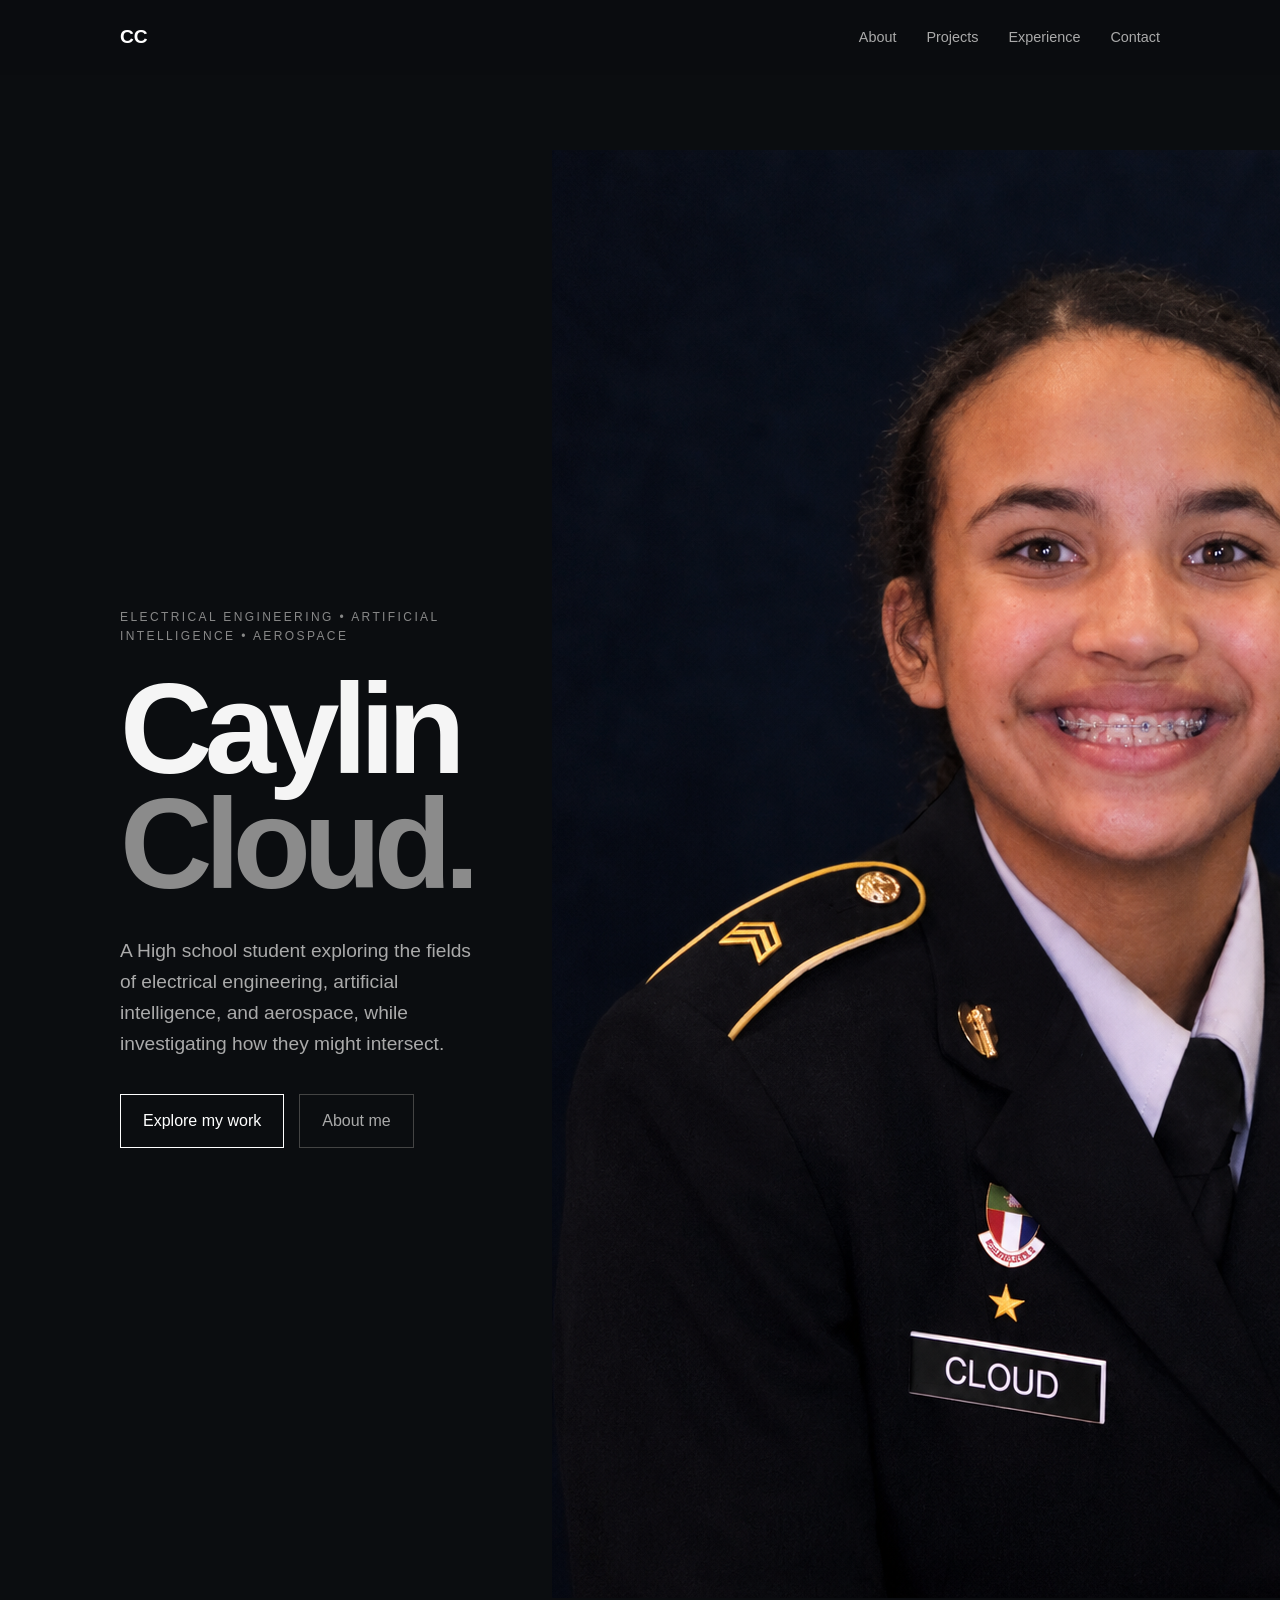
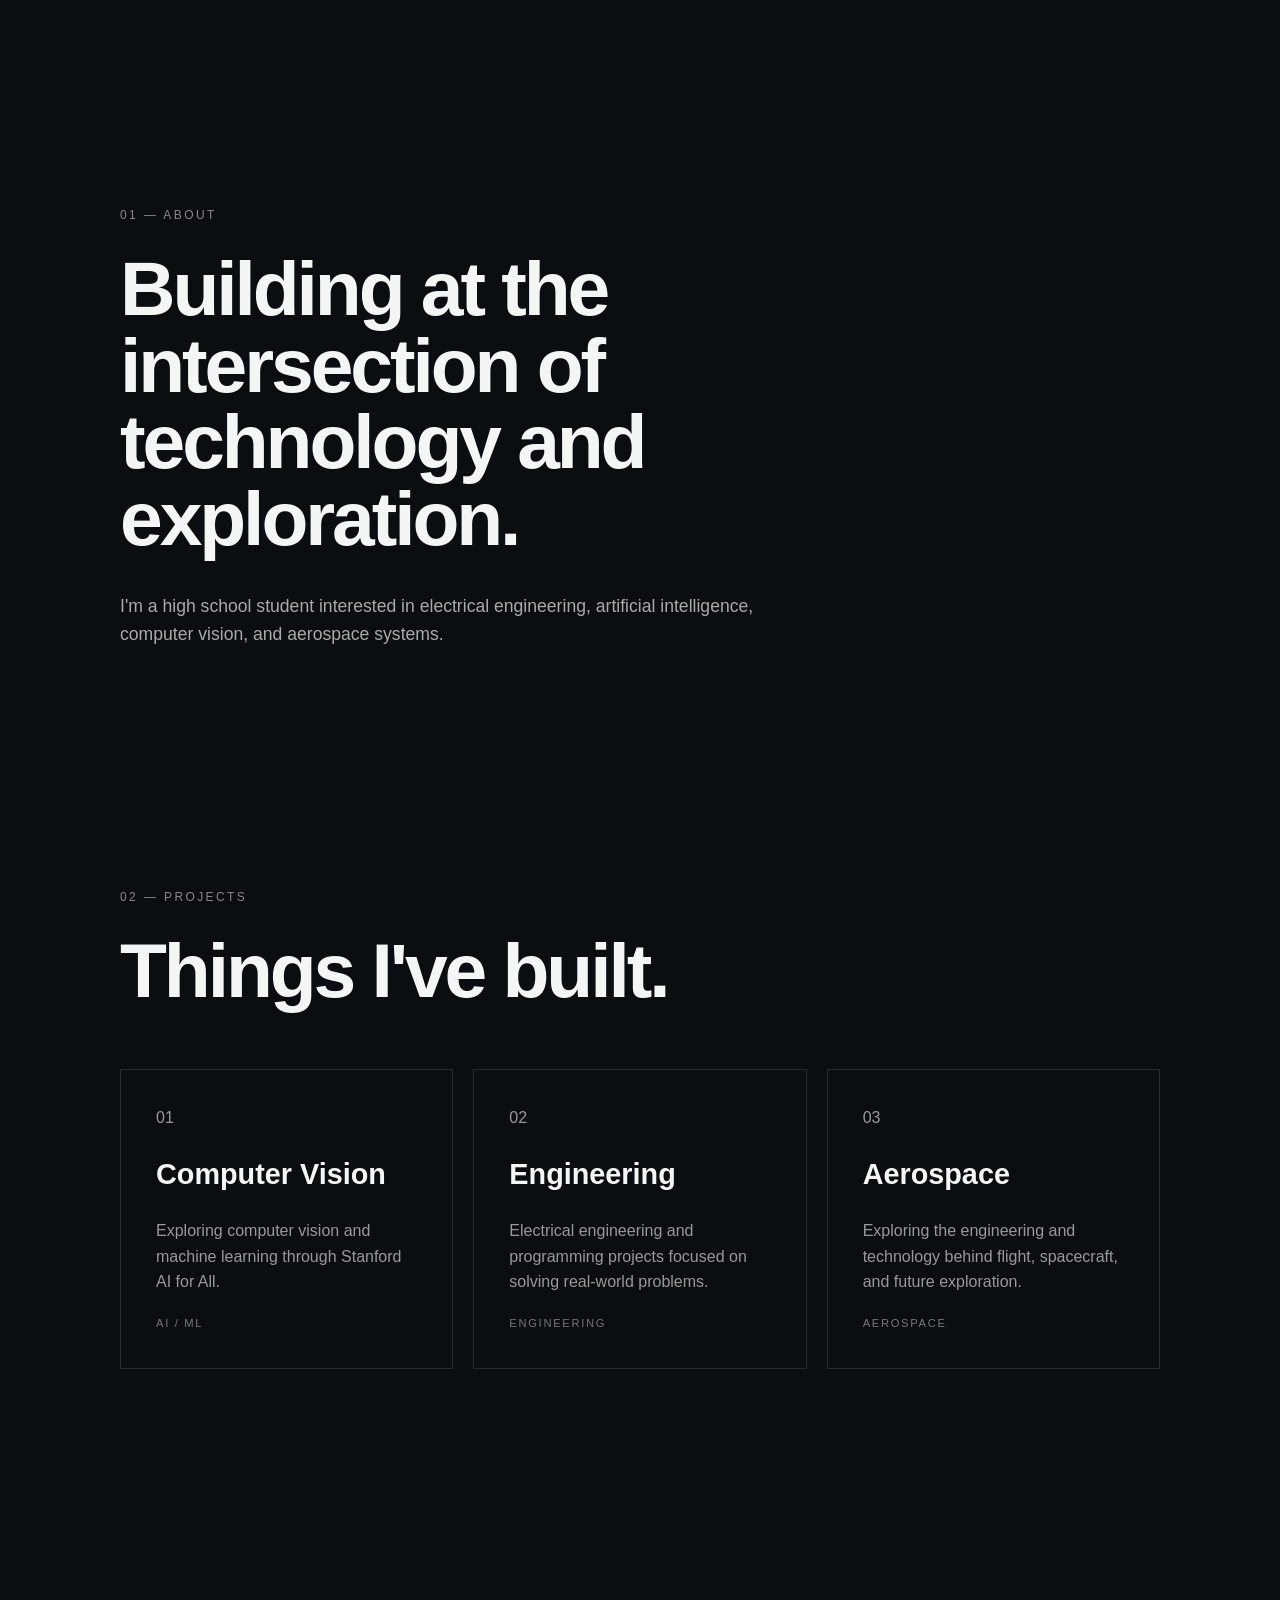
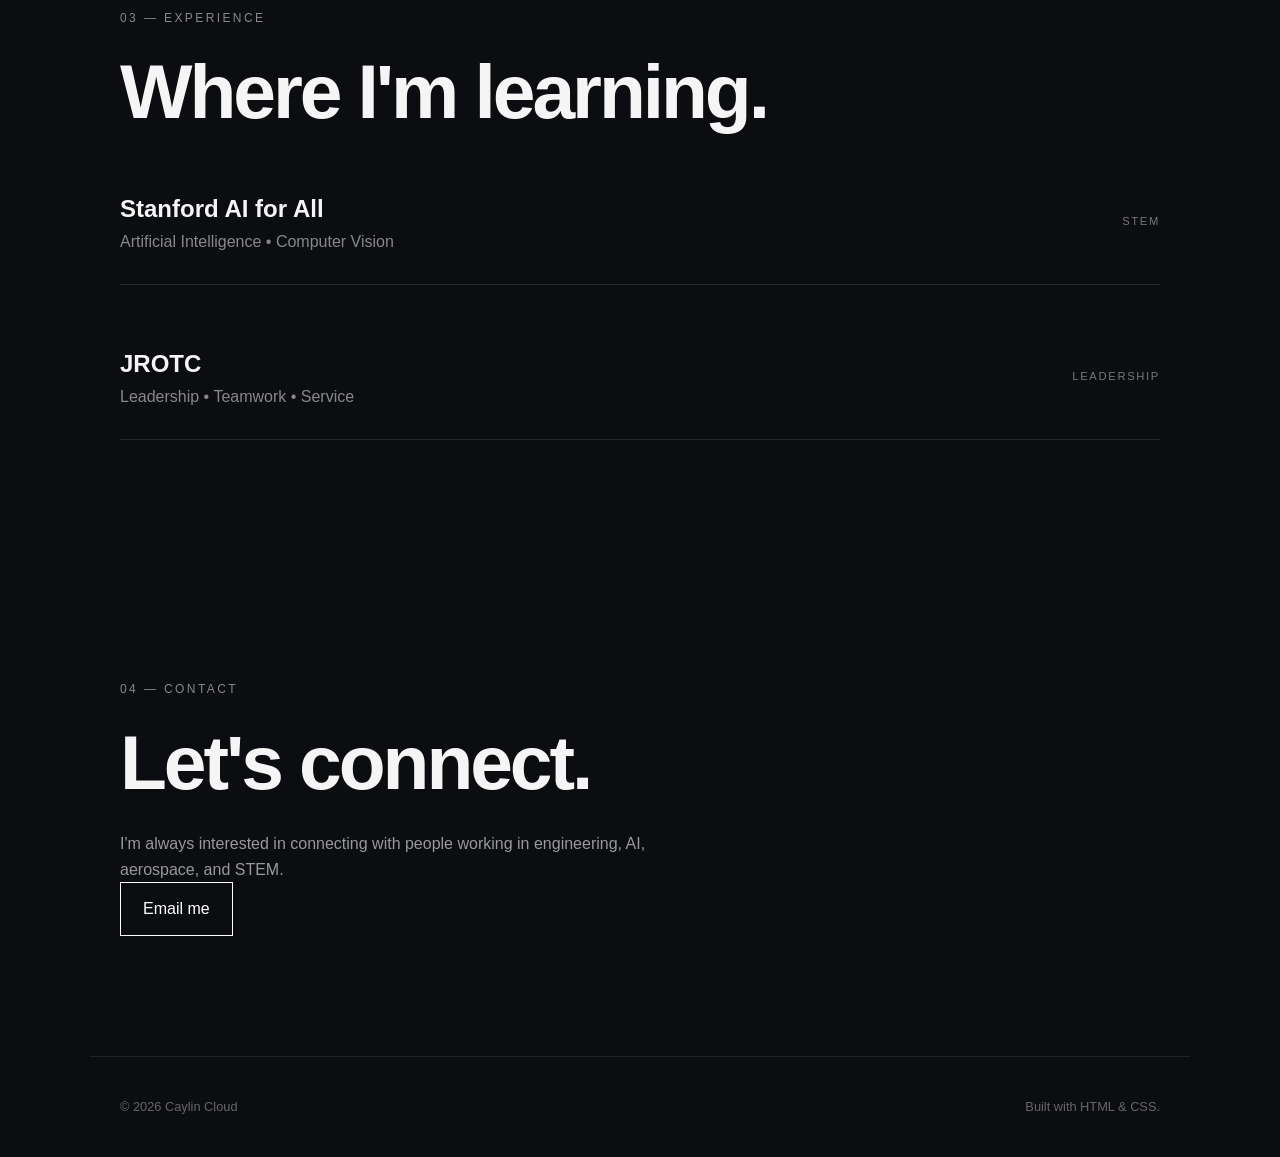
==== index.html @ dc82f681 "Update index.html" ====
<!DOCTYPE html>
<html lang="en">
<head>
    <meta charset="UTF-8">
    <meta name="viewport" content="width=device-width, initial-scale=1.0">

    <title>Caylin Cloud | Engineering & Aerospace</title>

    <link rel="stylesheet" href="style.css">
</head>

<body>

    <header>
        <nav>
            <a href="#" class="logo">CC</a>

            <div class="nav-links">
                <a href="#about">About</a>
                <a href="#projects">Projects</a>
                <a href="#experience">Experience</a>
                <a href="#contact">Contact</a>
            </div>
        </nav>
    </header>


    <main>

        <!-- HERO -->

        <section class="hero">

            <div class="hero-text">

                <p class="eyebrow">
                    ELECTRICAL ENGINEERING • ARTIFICIAL INTELLIGENCE • AEROSPACE
                </p>

                <h1>
                    Caylin<br>
                    <span>Cloud.</span>
                </h1>

                <p class="intro">
                    A High school student exploring the fields
                    of electrical engineering, artificial intelligence,
                    and aerospace, while investigating how they might intersect.
                </p>

                <div class="buttons">
                    <a href="#projects" class="button">
                        Explore my work
                    </a>

                    <a href="#about" class="button secondary">
                        About me
                    </a>
                </div>
    </div>


    <div class="hero-photo">

        <img
            src="profile.jpg"
            alt="Caylin Cloud"
        >

    </div>

        </section>


        <!-- ABOUT -->

        <section id="about" class="section">

            <p class="section-label">01 — ABOUT</p>

            <h2>
                Building at the intersection
                of technology and exploration.
            </h2>

            <p class="section-text">
                I'm a high school student interested in electrical
                engineering, artificial intelligence, computer vision,
                and aerospace systems.
            </p>

        </section>


        <!-- PROJECTS -->

        <section id="projects" class="section">

            <p class="section-label">02 — PROJECTS</p>

            <h2>Things I've built.</h2>

            <div class="project-grid">

                <article class="project-card">
                    <p class="project-number">01</p>

                    <h3>Computer Vision</h3>

                    <p>
                        Exploring computer vision and machine learning
                        through Stanford AI for All.
                    </p>

                    <span class="project-tag">
                        AI / ML
                    </span>
                </article>


                <article class="project-card">
                    <p class="project-number">02</p>

                    <h3>Engineering</h3>

                    <p>
                        Electrical engineering and programming projects
                        focused on solving real-world problems.
                    </p>

                    <span class="project-tag">
                        ENGINEERING
                    </span>
                </article>


                <article class="project-card">
                    <p class="project-number">03</p>

                    <h3>Aerospace</h3>

                    <p>
                        Exploring the engineering and technology behind
                        flight, spacecraft, and future exploration.
                    </p>

                    <span class="project-tag">
                        AEROSPACE
                    </span>
                </article>

            </div>

        </section>


        <!-- EXPERIENCE -->

        <section id="experience" class="section">

            <p class="section-label">03 — EXPERIENCE</p>

            <h2>Where I'm learning.</h2>

            <div class="experience-item">
                <div>
                    <h3>Stanford AI for All</h3>
                    <p>Artificial Intelligence • Computer Vision</p>
                </div>

                <span>STEM</span>
            </div>

            <div class="experience-item">
                <div>
                    <h3>JROTC</h3>
                    <p>Leadership • Teamwork • Service</p>
                </div>

                <span>LEADERSHIP</span>
            </div>

        </section>


        <!-- CONTACT -->

        <section id="contact" class="section contact">

            <p class="section-label">04 — CONTACT</p>

            <h2>Let's connect.</h2>

            <p>
                I'm always interested in connecting with people
                working in engineering, AI, aerospace, and STEM.
            </p>

            <a href="mailto:caylinc326@gmail.com"
               class="button">
                Email me
            </a>

        </section>

    </main>


    <footer>
        <p>
            © 2026 Caylin Cloud
        </p>

        <p>
            Built with HTML & CSS.
        </p>
    </footer>

</body>
</html>
---- style.css ----
* {
    margin: 0;
    padding: 0;
    box-sizing: border-box;
}

html {
    scroll-behavior: smooth;
}

body {
    font-family: Arial, Helvetica, sans-serif;
    background: #0b0d10;
    color: #f5f5f5;
    line-height: 1.6;
}


/* NAVIGATION */

header {
    width: 100%;
    position: fixed;
    top: 0;
    z-index: 100;
    background: rgba(11, 13, 16, 0.85);
    backdrop-filter: blur(10px);
}

nav {
    max-width: 1100px;
    margin: auto;
    padding: 22px 30px;

    display: flex;
    justify-content: space-between;
    align-items: center;
}

.logo {
    color: white;
    text-decoration: none;
    font-weight: bold;
    font-size: 1.2rem;
}

.nav-links {
    display: flex;
    gap: 30px;
}

.nav-links a {
    color: #aaa;
    text-decoration: none;
    font-size: 0.9rem;
}

.nav-links a:hover {
    color: white;
}


/* HERO */

.hero {
    min-height: 100vh;
    max-width: 1100px;
    margin: auto;
    padding: 150px 30px 80px;

    display: flex;
    align-items: center;
    justify-content: space-between;
    gap: 80px;
}

.hero-text {
    max-width: 650px;
}

.eyebrow,
.section-label {
    font-size: 0.75rem;
    letter-spacing: 0.2em;
    color: #888;
    margin-bottom: 25px;
}

h1 {
    font-size: clamp(4rem, 10vw, 8rem);
    line-height: 0.9;
    letter-spacing: -0.06em;
}

h1 span {
    color: #8b8b8b;
}

.intro {
    margin-top: 35px;
    max-width: 550px;
    color: #aaa;
    font-size: 1.2rem;
}

.buttons {
    display: flex;
    gap: 15px;
    margin-top: 35px;
}

.button {
    display: inline-block;
    padding: 13px 22px;
    border: 1px solid white;

    color: white;
    text-decoration: none;

    transition: 0.2s;
}

.button:hover {
    background: white;
    color: #0b0d10;
}

.button.secondary {
    border-color: #444;
    color: #aaa;
}


/* HERO VISUAL */

.hero-visual {
    width: 300px;
    height: 300px;

    position: relative;

    display: flex;
    align-items: center;
    justify-content: center;
}

.orbit {
    width: 260px;
    height: 260px;

    border: 1px solid #333;
    border-radius: 50%;

    position: absolute;
}

.orbit::before {
    content: "";

    position: absolute;

    width: 180px;
    height: 180px;

    border: 1px solid #222;
    border-radius: 50%;

    top: 40px;
    left: 40px;
}

.orbit-dot {
    width: 10px;
    height: 10px;

    background: white;
    border-radius: 50%;

    position: absolute;

    top: 10px;
    left: 120px;
}

.visual-text {
    font-size: 0.8rem;
    letter-spacing: 0.3em;
    line-height: 2;

    color: #777;

    z-index: 2;
}


/* SECTIONS */

.section {
    max-width: 1100px;
    margin: auto;
    padding: 120px 30px;
}

.section h2 {
    max-width: 800px;

    font-size: clamp(2.5rem, 6vw, 5rem);
    line-height: 1;

    letter-spacing: -0.04em;
}

.section-text {
    margin-top: 35px;

    max-width: 650px;

    color: #aaa;
    font-size: 1.1rem;
}


/* PROJECTS */

.project-grid {
    margin-top: 60px;

    display: grid;
    grid-template-columns:
        repeat(3, 1fr);

    gap: 20px;
}

.project-card {
    padding: 35px;

    min-height: 300px;

    border: 1px solid #292929;

    display: flex;
    flex-direction: column;
    justify-content: space-between;

    transition: 0.2s;
}

.project-card:hover {
    border-color: #666;
    transform: translateY(-5px);
}

.project-number {
    color: #666;
}

.project-card h3 {
    font-size: 1.8rem;
}

.project-card p {
    color: #999;
}

.project-tag {
    color: #777;
    font-size: 0.7rem;
    letter-spacing: 0.15em;
}


/* EXPERIENCE */

.experience-item {
    margin-top: 30px;

    padding: 30px 0;

    border-bottom: 1px solid #292929;

    display: flex;
    justify-content: space-between;
    align-items: center;
}

.experience-item h3 {
    font-size: 1.5rem;
}

.experience-item p {
    color: #888;
}

.experience-item span {
    font-size: 0.7rem;
    letter-spacing: 0.15em;
    color: #777;
}


/* CONTACT */

.contact p:not(.section-label) {
    max-width: 600px;

    margin-top: 30px;

    color: #999;
}


/* FOOTER */

footer {
    max-width: 1100px;

    margin: auto;

    padding: 40px 30px;

    border-top: 1px solid #222;

    display: flex;
    justify-content: space-between;

    color: #666;

    font-size: 0.8rem;
}


/* MOBILE */

@media (max-width: 800px) {

    .nav-links {
        display: none;
    }

    .hero {
        flex-direction: column;
        align-items: flex-start;
    }

    .hero-visual {
        align-self: center;
    }

    .project-grid {
        grid-template-columns: 1fr;
    }

    .hero-photo {
    width: 340px;
    height: 450px;
    overflow: hidden;
    border: 1px solid #333;
}

.hero-photo img {
    width: 100%;
    height: 100%;
    object-fit: cover;
    object-position: center;
}

    footer {
        flex-direction: column;
        gap: 10px;
    }
}
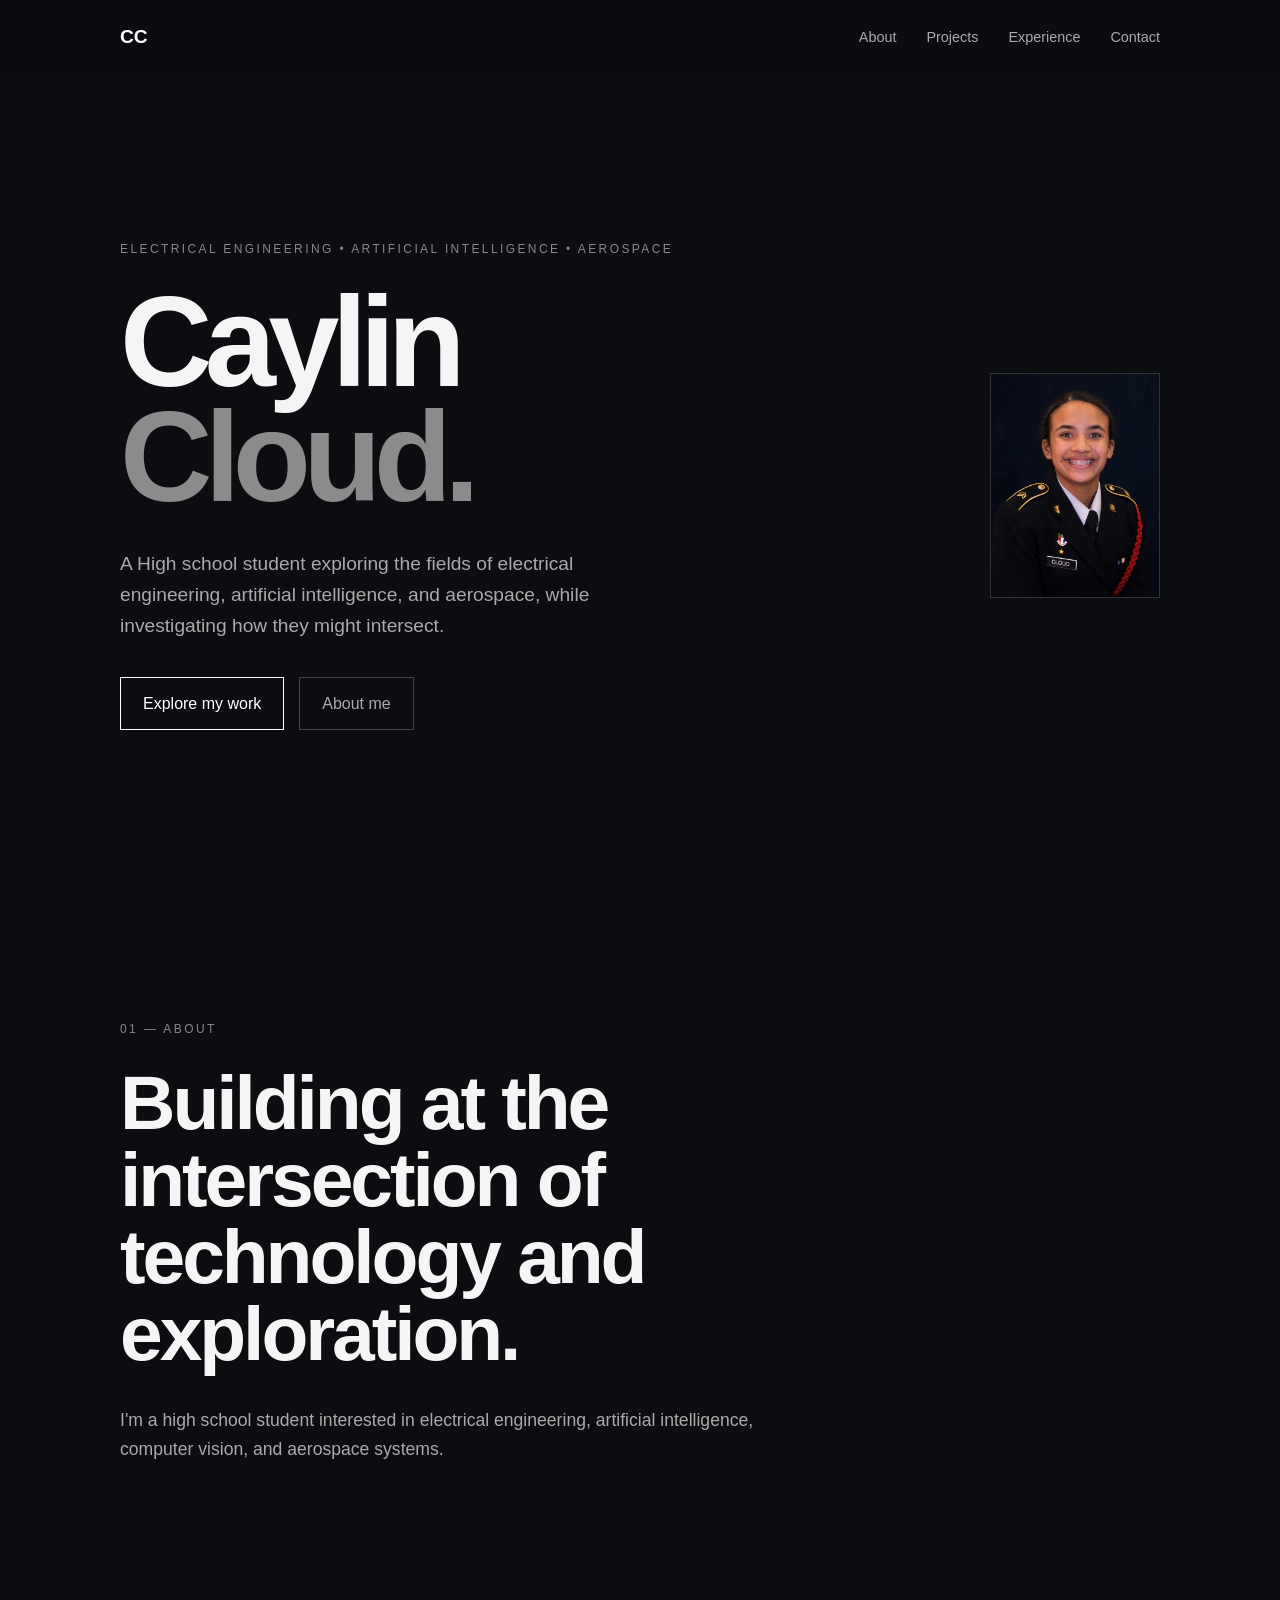
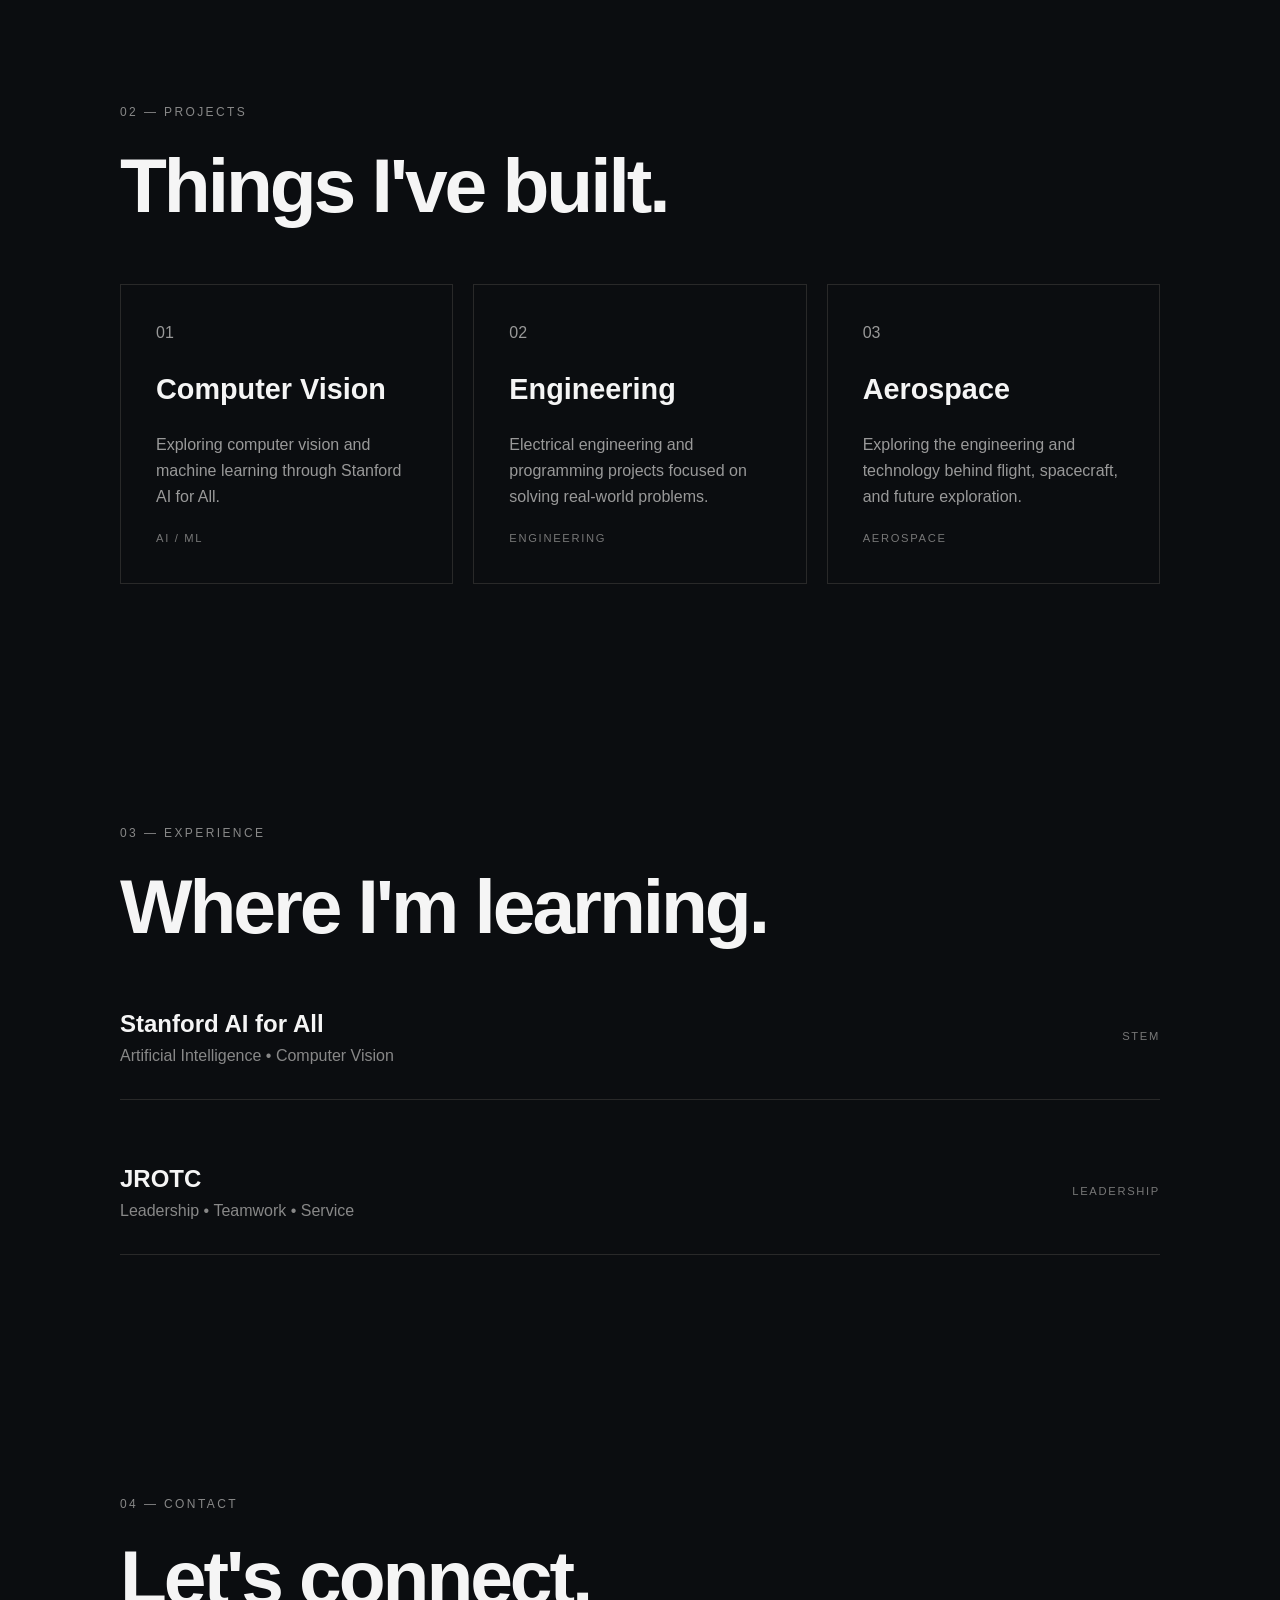
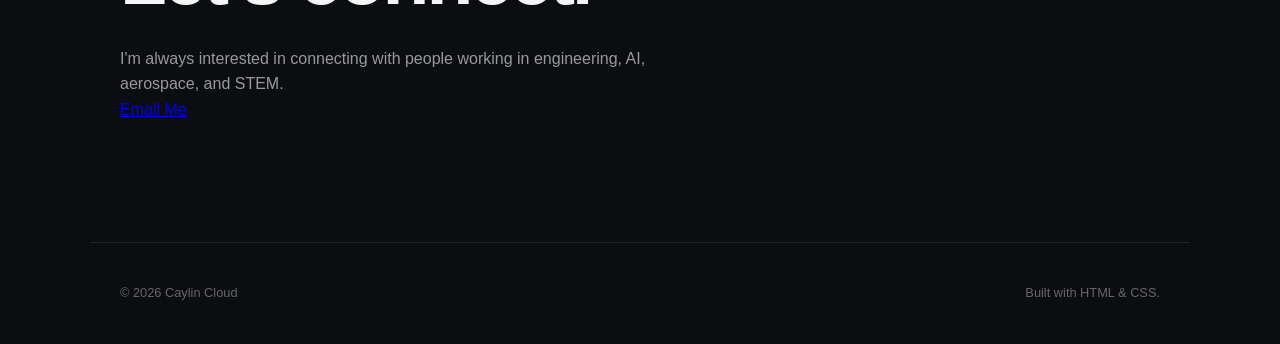
==== commit 4666b49f: "Update index.html" ====
--- a/index.html
+++ b/index.html
@@ -63,8 +63,7 @@
     <div class="hero-photo">
 
         <img
-            src="profile.jpg"
-            alt="Caylin Cloud"
+            src="profile.jpg" alt="Caylin Cloud"
         >
 
     </div>
@@ -196,10 +195,9 @@
                 working in engineering, AI, aerospace, and STEM.
             </p>
 
-            <a href="mailto:caylinc326@gmail.com"
-               class="button">
-                Email me
-            </a>
+            <a href="https://mail.google.com/mail/?view=cm&fs=1&to=YOUR_EMAIL@gmail.com" target="_blank">
+    Email Me
+</a>
 
         </section>
 
--- a/style.css
+++ b/style.css
@@ -130,230 +130,11 @@
     color: #aaa;
 }
 
-
-/* HERO VISUAL */
-
-.hero-visual {
-    width: 300px;
-    height: 300px;
-
-    position: relative;
-
-    display: flex;
-    align-items: center;
-    justify-content: center;
-}
-
-.orbit {
-    width: 260px;
-    height: 260px;
-
-    border: 1px solid #333;
-    border-radius: 50%;
-
-    position: absolute;
-}
-
-.orbit::before {
-    content: "";
-
-    position: absolute;
-
-    width: 180px;
-    height: 180px;
-
-    border: 1px solid #222;
-    border-radius: 50%;
-
-    top: 40px;
-    left: 40px;
-}
-
-.orbit-dot {
-    width: 10px;
-    height: 10px;
-
-    background: white;
-    border-radius: 50%;
-
-    position: absolute;
-
-    top: 10px;
-    left: 120px;
-}
-
-.visual-text {
-    font-size: 0.8rem;
-    letter-spacing: 0.3em;
-    line-height: 2;
-
-    color: #777;
-
-    z-index: 2;
-}
-
-
-/* SECTIONS */
-
-.section {
-    max-width: 1100px;
-    margin: auto;
-    padding: 120px 30px;
-}
-
-.section h2 {
-    max-width: 800px;
-
-    font-size: clamp(2.5rem, 6vw, 5rem);
-    line-height: 1;
-
-    letter-spacing: -0.04em;
-}
-
-.section-text {
-    margin-top: 35px;
-
-    max-width: 650px;
-
-    color: #aaa;
-    font-size: 1.1rem;
-}
-
-
-/* PROJECTS */
-
-.project-grid {
-    margin-top: 60px;
-
-    display: grid;
-    grid-template-columns:
-        repeat(3, 1fr);
-
-    gap: 20px;
-}
-
-.project-card {
-    padding: 35px;
-
-    min-height: 300px;
-
-    border: 1px solid #292929;
-
-    display: flex;
-    flex-direction: column;
-    justify-content: space-between;
-
-    transition: 0.2s;
-}
-
-.project-card:hover {
-    border-color: #666;
-    transform: translateY(-5px);
-}
-
-.project-number {
-    color: #666;
-}
-
-.project-card h3 {
-    font-size: 1.8rem;
-}
-
-.project-card p {
-    color: #999;
-}
-
-.project-tag {
-    color: #777;
-    font-size: 0.7rem;
-    letter-spacing: 0.15em;
-}
-
-
-/* EXPERIENCE */
-
-.experience-item {
-    margin-top: 30px;
-
-    padding: 30px 0;
-
-    border-bottom: 1px solid #292929;
-
-    display: flex;
-    justify-content: space-between;
-    align-items: center;
-}
-
-.experience-item h3 {
-    font-size: 1.5rem;
-}
-
-.experience-item p {
-    color: #888;
-}
-
-.experience-item span {
-    font-size: 0.7rem;
-    letter-spacing: 0.15em;
-    color: #777;
-}
-
-
-/* CONTACT */
-
-.contact p:not(.section-label) {
-    max-width: 600px;
-
-    margin-top: 30px;
-
-    color: #999;
-}
-
-
-/* FOOTER */
-
-footer {
-    max-width: 1100px;
-
-    margin: auto;
-
-    padding: 40px 30px;
-
-    border-top: 1px solid #222;
-
-    display: flex;
-    justify-content: space-between;
-
-    color: #666;
-
-    font-size: 0.8rem;
-}
-
-
-/* MOBILE */
-
-@media (max-width: 800px) {
-
-    .nav-links {
-        display: none;
-    }
-
-    .hero {
-        flex-direction: column;
-        align-items: flex-start;
-    }
-
-    .hero-visual {
-        align-self: center;
-    }
-
-    .project-grid {
-        grid-template-columns: 1fr;
-    }
-
-    .hero-photo {
-    width: 340px;
-    height: 450px;
+/* HERO PHOTO */
+
+.hero-photo {
+    width: 170px;
+    height: 225px;
     overflow: hidden;
     border: 1px solid #333;
 }
@@ -363,7 +144,240 @@
     height: 100%;
     object-fit: cover;
     object-position: center;
-}
+    display: block;
+}
+
+
+/* SECTIONS */
+
+.section {
+    max-width: 1100px;
+    margin: auto;
+    padding: 120px 30px;
+}
+
+
+/* HERO VISUAL */
+
+.hero-visual {
+    width: 300px;
+    height: 300px;
+
+    position: relative;
+
+    display: flex;
+    align-items: center;
+    justify-content: center;
+}
+
+.orbit {
+    width: 260px;
+    height: 260px;
+
+    border: 1px solid #333;
+    border-radius: 50%;
+
+    position: absolute;
+}
+
+.orbit::before {
+    content: "";
+
+    position: absolute;
+
+    width: 180px;
+    height: 180px;
+
+    border: 1px solid #222;
+    border-radius: 50%;
+
+    top: 40px;
+    left: 40px;
+}
+
+.orbit-dot {
+    width: 10px;
+    height: 10px;
+
+    background: white;
+    border-radius: 50%;
+
+    position: absolute;
+
+    top: 10px;
+    left: 120px;
+}
+
+.visual-text {
+    font-size: 0.8rem;
+    letter-spacing: 0.3em;
+    line-height: 2;
+
+    color: #777;
+
+    z-index: 2;
+}
+
+
+/* SECTIONS */
+
+.section {
+    max-width: 1100px;
+    margin: auto;
+    padding: 120px 30px;
+}
+
+.section h2 {
+    max-width: 800px;
+
+    font-size: clamp(2.5rem, 6vw, 5rem);
+    line-height: 1;
+
+    letter-spacing: -0.04em;
+}
+
+.section-text {
+    margin-top: 35px;
+
+    max-width: 650px;
+
+    color: #aaa;
+    font-size: 1.1rem;
+}
+
+
+/* PROJECTS */
+
+.project-grid {
+    margin-top: 60px;
+
+    display: grid;
+    grid-template-columns:
+        repeat(3, 1fr);
+
+    gap: 20px;
+}
+
+.project-card {
+    padding: 35px;
+
+    min-height: 300px;
+
+    border: 1px solid #292929;
+
+    display: flex;
+    flex-direction: column;
+    justify-content: space-between;
+
+    transition: 0.2s;
+}
+
+.project-card:hover {
+    border-color: #666;
+    transform: translateY(-5px);
+}
+
+.project-number {
+    color: #666;
+}
+
+.project-card h3 {
+    font-size: 1.8rem;
+}
+
+.project-card p {
+    color: #999;
+}
+
+.project-tag {
+    color: #777;
+    font-size: 0.7rem;
+    letter-spacing: 0.15em;
+}
+
+
+/* EXPERIENCE */
+
+.experience-item {
+    margin-top: 30px;
+
+    padding: 30px 0;
+
+    border-bottom: 1px solid #292929;
+
+    display: flex;
+    justify-content: space-between;
+    align-items: center;
+}
+
+.experience-item h3 {
+    font-size: 1.5rem;
+}
+
+.experience-item p {
+    color: #888;
+}
+
+.experience-item span {
+    font-size: 0.7rem;
+    letter-spacing: 0.15em;
+    color: #777;
+}
+
+
+/* CONTACT */
+
+.contact p:not(.section-label) {
+    max-width: 600px;
+
+    margin-top: 30px;
+
+    color: #999;
+}
+
+
+/* FOOTER */
+
+footer {
+    max-width: 1100px;
+
+    margin: auto;
+
+    padding: 40px 30px;
+
+    border-top: 1px solid #222;
+
+    display: flex;
+    justify-content: space-between;
+
+    color: #666;
+
+    font-size: 0.8rem;
+}
+
+
+/* MOBILE */
+
+@media (max-width: 800px) {
+
+    .nav-links {
+        display: none;
+    }
+
+    .hero {
+        flex-direction: column;
+        align-items: flex-start;
+    }
+
+    .hero-photo {
+        width: 150px;
+        height: 200px;
+        align-self: center;
+    }
+
+    .project-grid {
+        grid-template-columns: 1fr;
+    }
 
     footer {
         flex-direction: column;
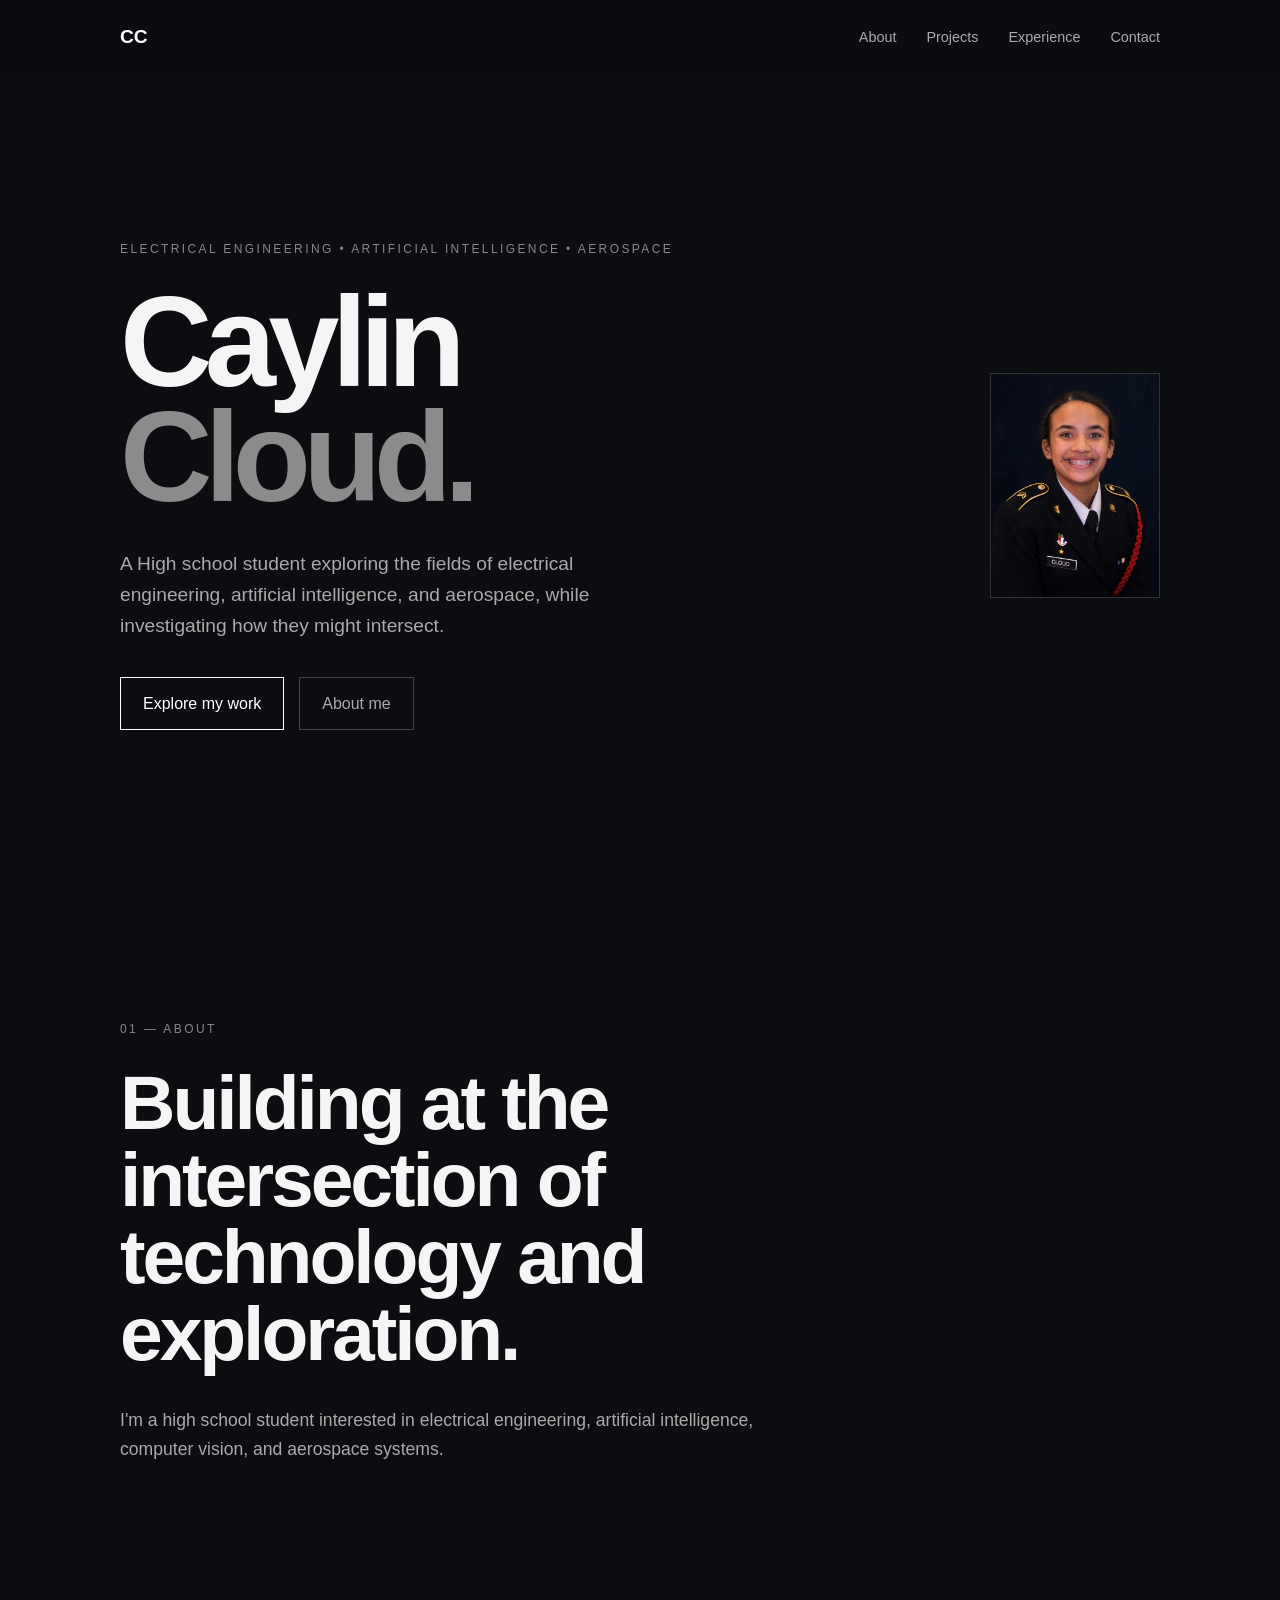
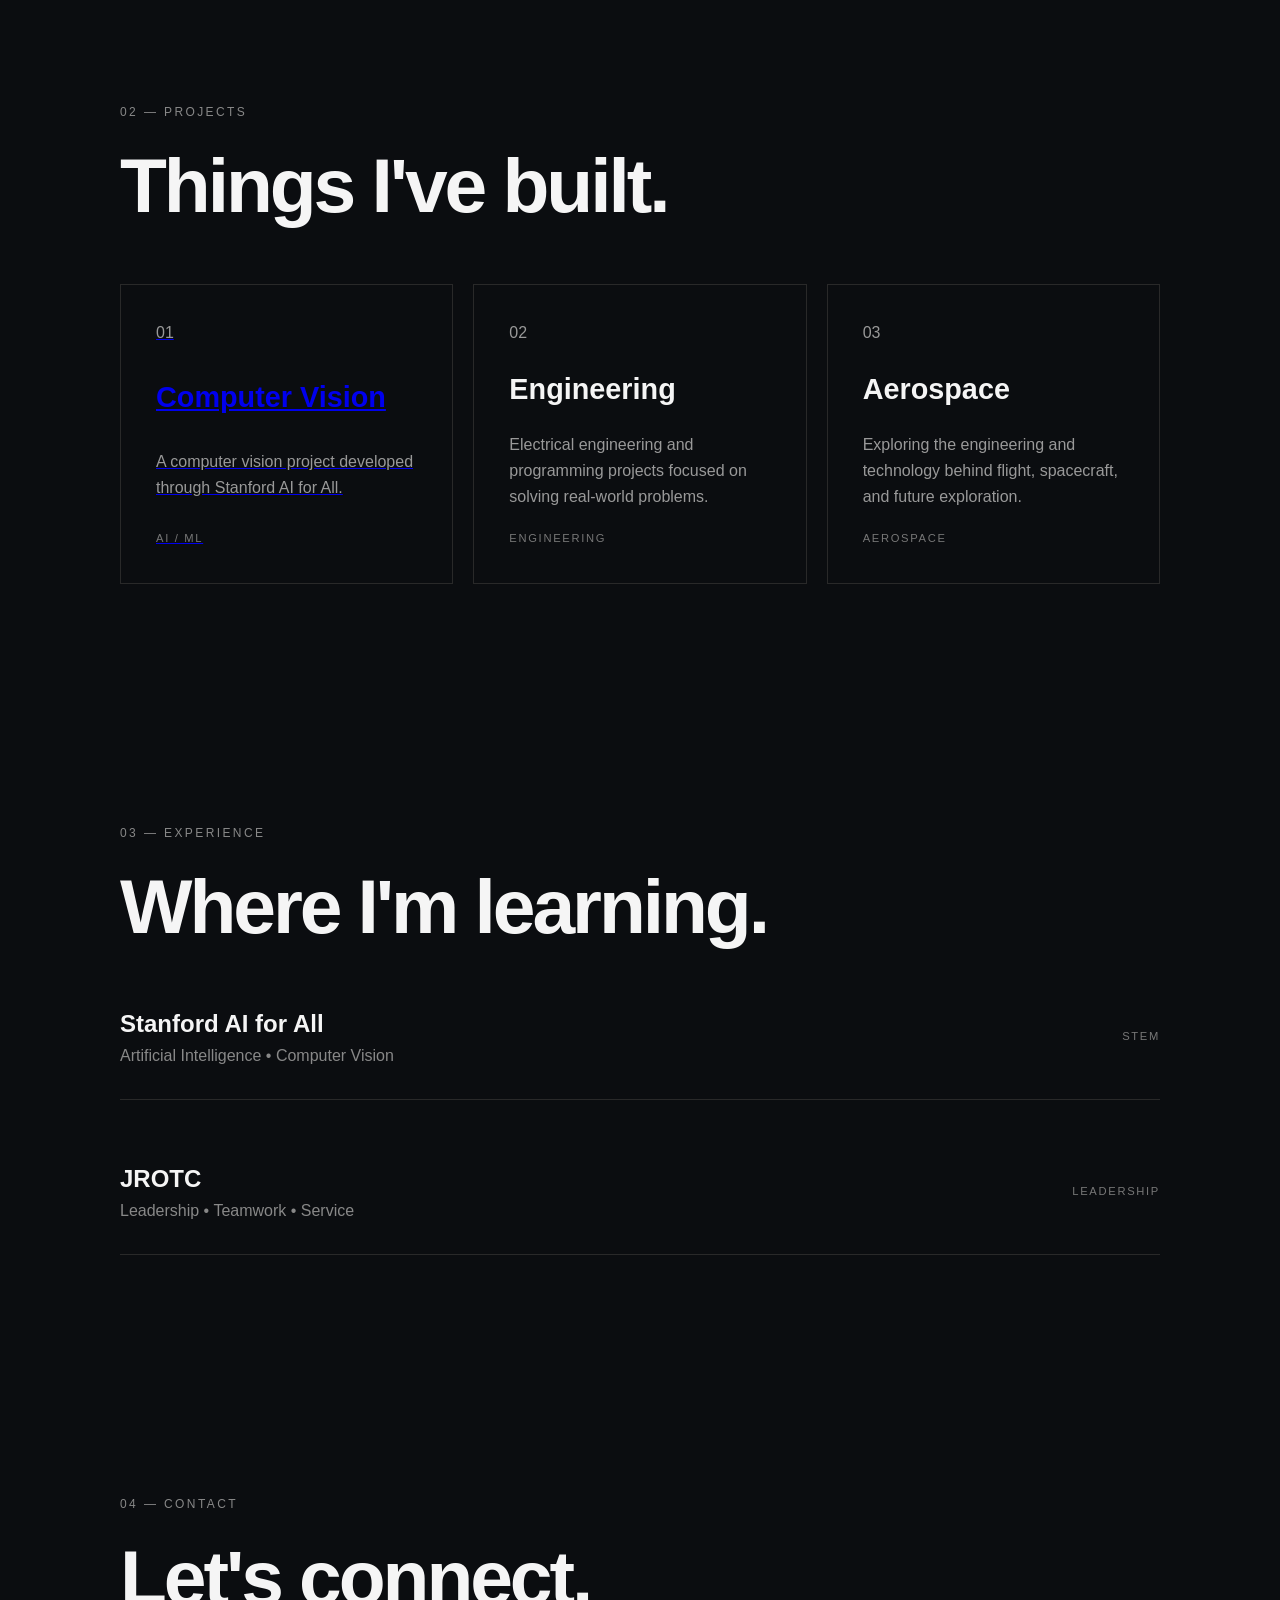
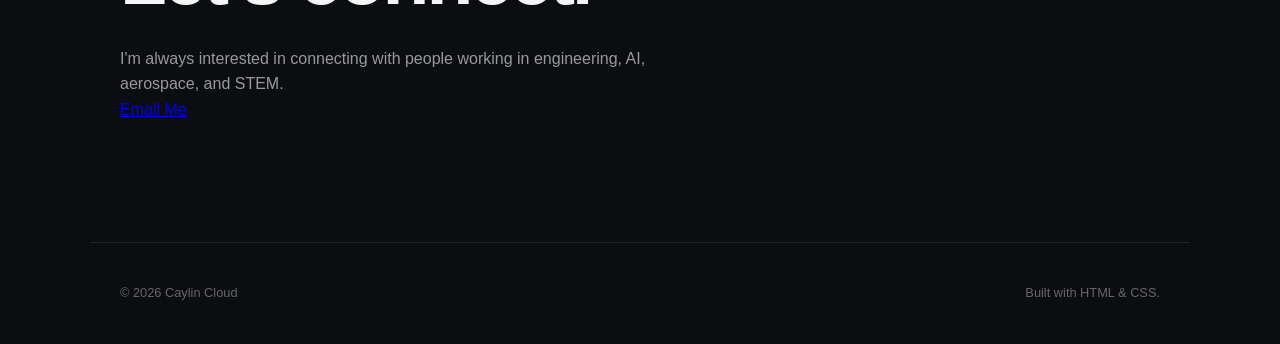
==== commit 5d2d88a1: "Update index.html" ====
--- a/index.html
+++ b/index.html
@@ -14,10 +14,11 @@
     <header>
         <nav>
             <a href="#" class="logo">CC</a>
+            <!-- NAV LINKS -->
 
             <div class="nav-links">
                 <a href="#about">About</a>
-                <a href="#projects">Projects</a>
+                <a href="projects/computer-vision.html">Projects</a>
                 <a href="#experience">Experience</a>
                 <a href="#contact">Contact</a>
             </div>
@@ -101,20 +102,22 @@
 
             <div class="project-grid">
 
-                <article class="project-card">
-                    <p class="project-number">01</p>
-
-                    <h3>Computer Vision</h3>
-
-                    <p>
-                        Exploring computer vision and machine learning
-                        through Stanford AI for All.
-                    </p>
-
-                    <span class="project-tag">
-                        AI / ML
-                    </span>
-                </article>
+            <a href="projects/computer-vision.html" class="project-card">
+
+    <p class="project-number">01</p>
+
+    <h3>Computer Vision</h3>
+
+    <p>
+        A computer vision project developed through
+        Stanford AI for All.
+    </p>
+
+    <span class="project-tag">
+        AI / ML
+    </span>
+
+</a>
 
 
                 <article class="project-card">
@@ -195,7 +198,7 @@
                 working in engineering, AI, aerospace, and STEM.
             </p>
 
-            <a href="https://mail.google.com/mail/?view=cm&fs=1&to=YOUR_EMAIL@gmail.com" target="_blank">
+            <a href="https://mail.google.com/mail/?view=cm&fs=1&to=caylinc326@gmail.com" target="_blank">
     Email Me
 </a>
 
